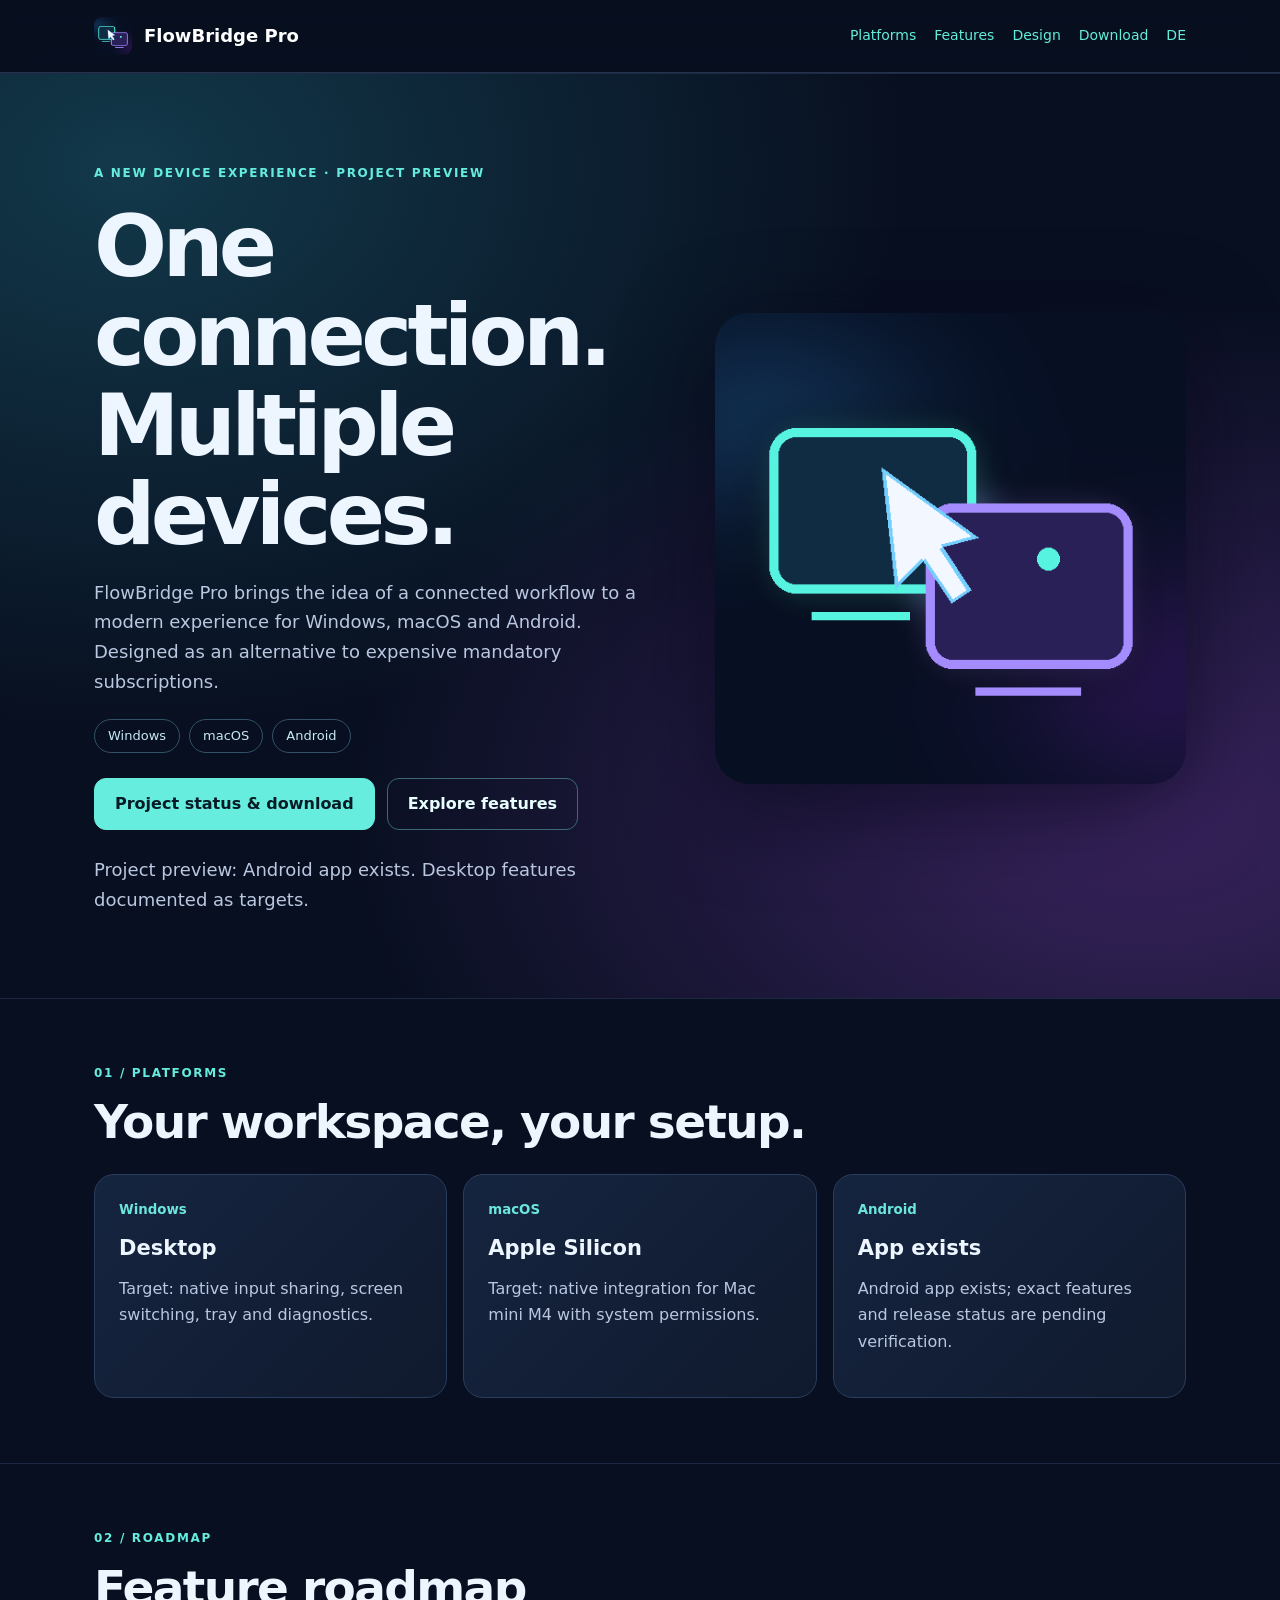
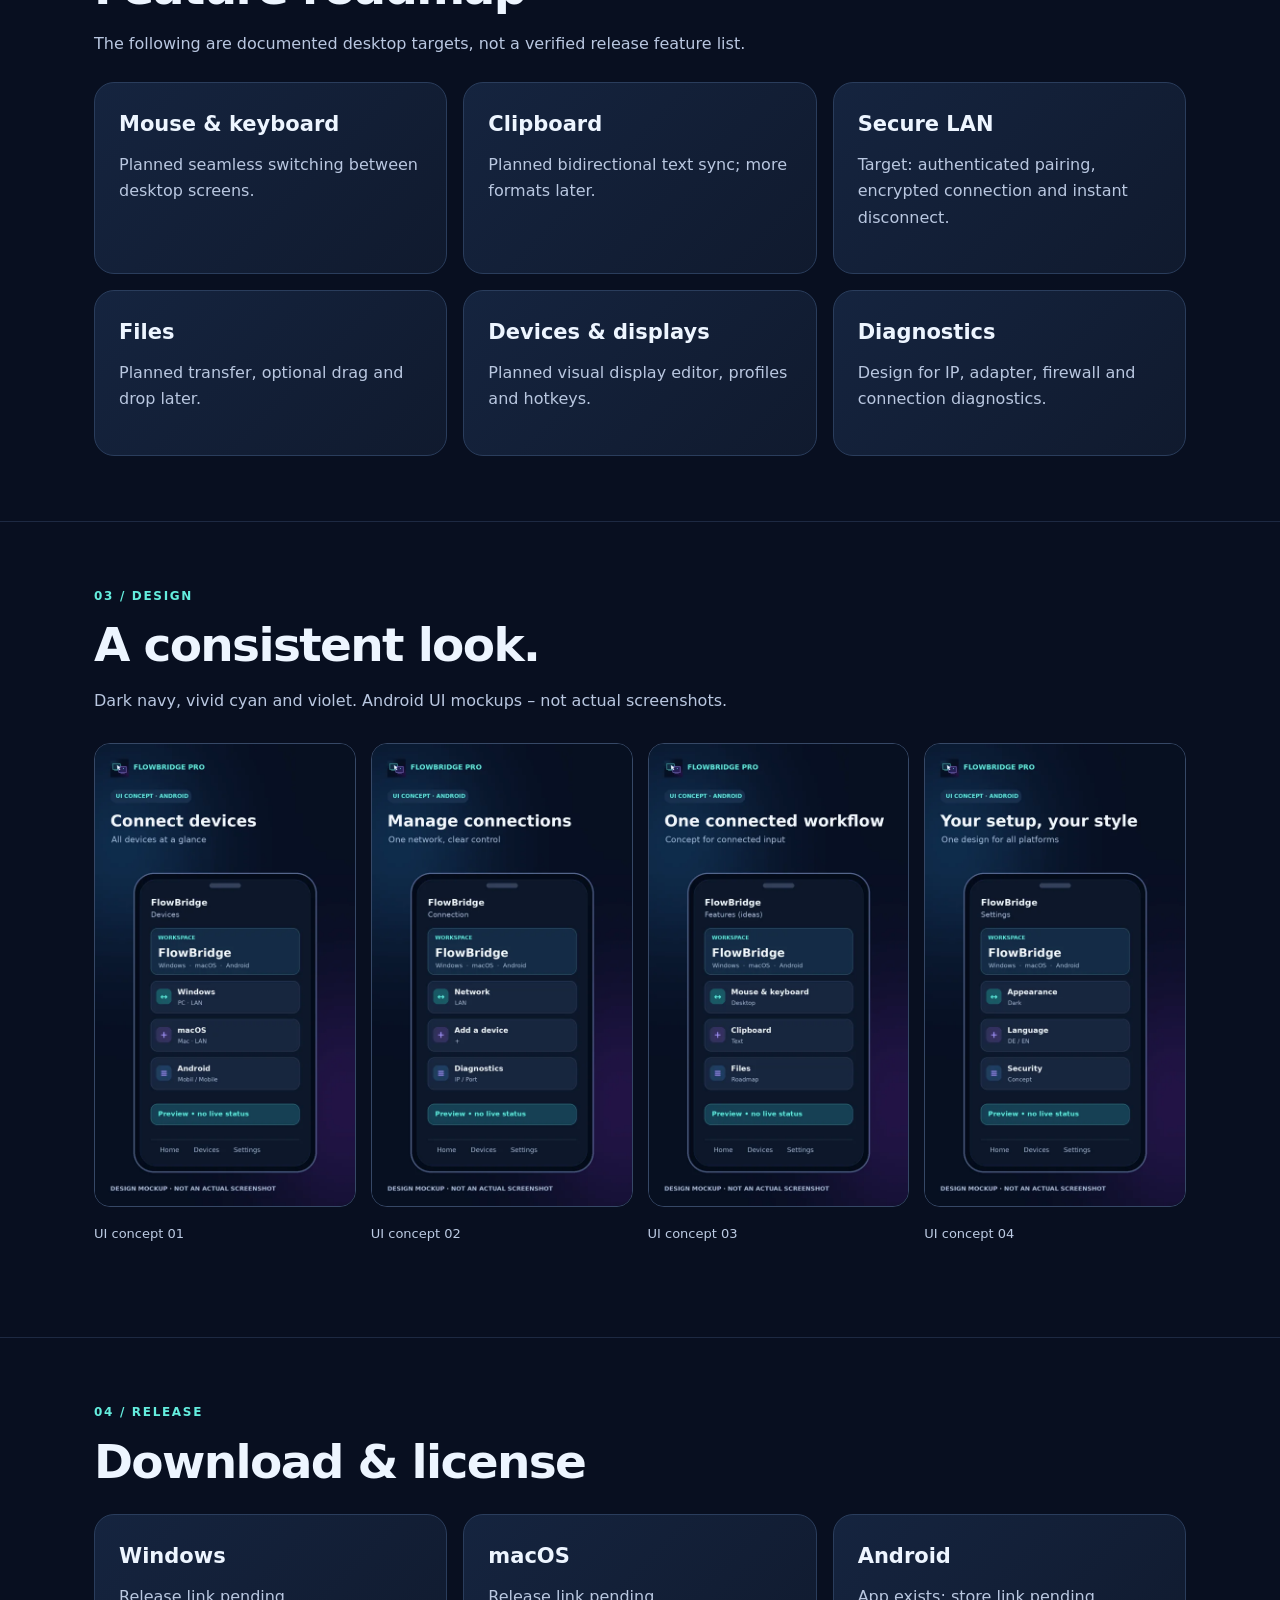
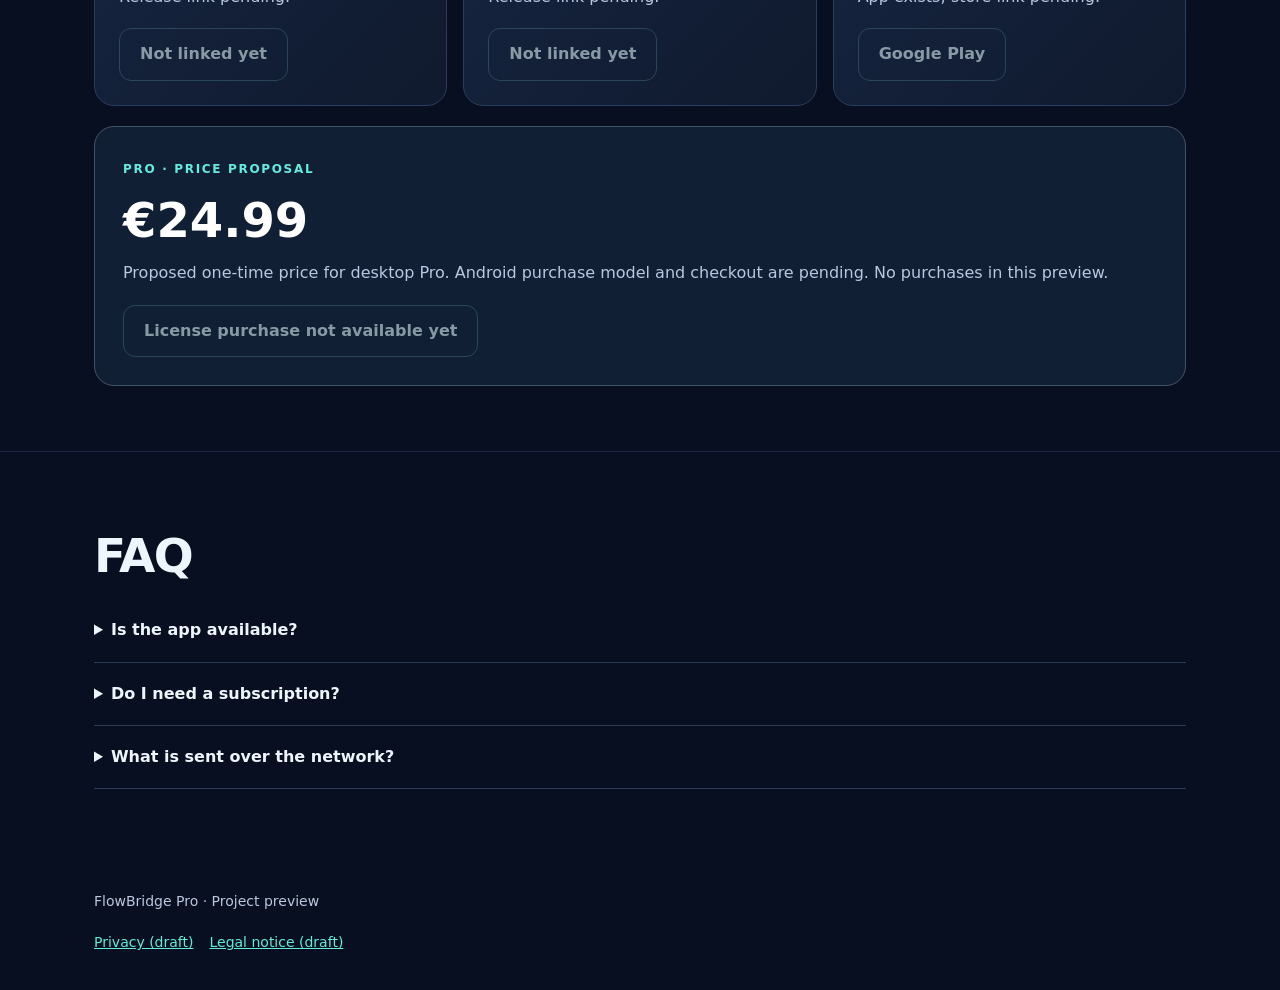
==== en.html @ c97612ea "Add files via upload" ====
<!doctype html><html lang="en"><head><meta charset="utf-8"><meta name="viewport" content="width=device-width,initial-scale=1"><meta name="description" content="FlowBridge Pro – a connected-device project."><title>FlowBridge Pro</title><link rel="icon" href="assets/icon.png"><link rel="stylesheet" href="style.css"></head><body><header><div class="wrap"><nav><a href="en.html" class="brand"><img src="assets/icon.png" alt="">FlowBridge Pro</a><div class="navlinks"><a href="#platforms">Platforms</a><a href="#features">Features</a><a href="#design">Design</a><a href="#release">Download</a><a href="index.html" lang="de">DE</a></div></nav></div></header><main><section class="hero"><div class="wrap heroGrid"><div><div class="eyebrow">A new device experience · project preview</div><h1>One connection. Multiple devices.</h1><p>FlowBridge Pro brings the idea of a connected workflow to a modern experience for Windows, macOS and Android. Designed as an alternative to expensive mandatory subscriptions.</p><div class="chips"><span class="chip">Windows</span><span class="chip">macOS</span><span class="chip">Android</span></div><div class="actions"><a class="btn primary" href="#release">Project status & download</a><a class="btn" href="#features">Explore features</a></div><p class="sub">Project preview: Android app exists. Desktop features documented as targets.</p></div><img src="assets/icon.png" alt="FlowBridge Pro"></div></section><section id="platforms"><div class="wrap"><div class="eyebrow">01 / Platforms</div><h2>Your workspace, your setup.</h2><div class="cards"><article class="card"><small>Windows</small><h3>Desktop</h3><p>Target: native input sharing, screen switching, tray and diagnostics.</p></article><article class="card"><small>macOS</small><h3>Apple Silicon</h3><p>Target: native integration for Mac mini M4 with system permissions.</p></article><article class="card"><small>Android</small><h3>App exists</h3><p>Android app exists; exact features and release status are pending verification.</p></article></div></div></section><section id="features"><div class="wrap"><div class="eyebrow">02 / Roadmap</div><h2>Feature roadmap</h2><p>The following are documented desktop targets, not a verified release feature list.</p><div class="cards"><article class="card"><h3>Mouse &amp; keyboard</h3><p>Planned seamless switching between desktop screens.</p></article><article class="card"><h3>Clipboard</h3><p>Planned bidirectional text sync; more formats later.</p></article><article class="card"><h3>Secure LAN</h3><p>Target: authenticated pairing, encrypted connection and instant disconnect.</p></article><article class="card"><h3>Files</h3><p>Planned transfer, optional drag and drop later.</p></article><article class="card"><h3>Devices &amp; displays</h3><p>Planned visual display editor, profiles and hotkeys.</p></article><article class="card"><h3>Diagnostics</h3><p>Design for IP, adapter, firewall and connection diagnostics.</p></article></div></div></section><section id="design"><div class="wrap"><div class="eyebrow">03 / Design</div><h2>A consistent look.</h2><p>Dark navy, vivid cyan and violet. Android UI mockups – not actual screenshots.</p><div class="gallery"><figure><a href="assets/screen-en-1.webp"><img src="assets/screen-en-1.webp" alt="Android UI concept 1" loading="lazy"></a><figcaption>UI concept 01</figcaption></figure><figure><a href="assets/screen-en-2.webp"><img src="assets/screen-en-2.webp" alt="Android UI concept 2" loading="lazy"></a><figcaption>UI concept 02</figcaption></figure><figure><a href="assets/screen-en-3.webp"><img src="assets/screen-en-3.webp" alt="Android UI concept 3" loading="lazy"></a><figcaption>UI concept 03</figcaption></figure><figure><a href="assets/screen-en-4.webp"><img src="assets/screen-en-4.webp" alt="Android UI concept 4" loading="lazy"></a><figcaption>UI concept 04</figcaption></figure></div></div></section><section id="release"><div class="wrap"><div class="eyebrow">04 / Release</div><h2>Download & license</h2><div class="cards"><article class="card"><h3>Windows</h3><p>Release link pending.</p><span class="btn" aria-disabled="true">Not linked yet</span></article><article class="card"><h3>macOS</h3><p>Release link pending.</p><span class="btn" aria-disabled="true">Not linked yet</span></article><article class="card"><h3>Android</h3><p>App exists; store link pending.</p><span class="btn" aria-disabled="true">Google Play</span></article></div><div class="call" style="margin-top:20px"><small class="eyebrow">PRO · PRICE PROPOSAL</small><div class="price">€24.99</div><p>Proposed one-time price for desktop Pro. Android purchase model and checkout are pending. No purchases in this preview.</p><span class="btn" aria-disabled="true">License purchase not available yet</span></div></div></section><section><div class="wrap"><h2>FAQ</h2><details><summary>Is the app available?</summary><p>An Android app exists. Download and release links are not yet confirmed.</p></details><details><summary>Do I need a subscription?</summary><p>A one-time Pro purchase is planned. Price and license scope are not final.</p></details><details><summary>What is sent over the network?</summary><p>The desktop concept targets local input and clipboard sharing between authorized devices. Android features are yet to be verified.</p></details></div></section></main><footer><div class="wrap"><p>FlowBridge Pro · Project preview</p><a href="privacy-en.html">Privacy (draft)</a><a href="legal-en.html">Legal notice (draft)</a></div></footer></body></html>
---- style.css ----
*{box-sizing:border-box}html{scroll-behavior:smooth}body{margin:0;font:16px/1.65 system-ui,sans-serif;color:#edf5ff;background:#080f20}a{color:#62eddb}a:focus-visible,button:focus-visible{outline:3px solid #a48cff;outline-offset:3px}.wrap{max-width:1140px;margin:auto;padding:0 24px}header{position:sticky;top:0;z-index:5;background:#080f20ee;border-bottom:1px solid #24324d;backdrop-filter:blur(14px)}nav{min-height:72px;display:flex;align-items:center;justify-content:space-between;gap:16px;flex-wrap:wrap;padding:12px 0}.brand{font-weight:800;font-size:18px;display:flex;gap:12px;align-items:center;color:white;text-decoration:none}.brand img{width:38px;height:38px;border-radius:8px}.navlinks{display:flex;gap:18px;align-items:center;flex-wrap:wrap}.navlinks a{text-decoration:none;font-size:14px}.hero{background:radial-gradient(ellipse at 10% 10%,#12394a 0,transparent 48%),radial-gradient(ellipse at 90% 80%,#39235e 0,transparent 50%);padding:90px 0 65px}.heroGrid{display:grid;grid-template-columns:1.1fr .9fr;gap:45px;align-items:center}.eyebrow{color:#64edde;letter-spacing:.14em;font-size:12px;font-weight:800;text-transform:uppercase}h1{font-size:clamp(44px,7vw,86px);line-height:1.04;letter-spacing:-.055em;margin:18px 0}h2{font-size:clamp(30px,4vw,47px);line-height:1.15;letter-spacing:-.035em;margin:12px 0 16px}h3{margin:0 0 10px;font-size:21px}p{color:#b9c7e0;margin:0 0 18px}.hero p{font-size:18px;max-width:600px}.hero img{width:100%;border-radius:34px;box-shadow:0 22px 90px #070719aa}.chips{display:flex;gap:9px;flex-wrap:wrap;margin:23px 0}.chip{border:1px solid #34516a;padding:5px 13px;border-radius:99px;color:#c8e9f7;font-size:13px}.actions{display:flex;gap:12px;flex-wrap:wrap;margin:25px 0}.btn{display:inline-block;border:1px solid #3d6878;padding:12px 20px;text-decoration:none;border-radius:12px;color:#e8ffff;font-weight:700}.primary{background:#66eddd;color:#061b25;border-color:#66eddd}.btn[aria-disabled=true]{opacity:.55;cursor:not-allowed}section{padding:65px 0;border-top:1px solid #1d2942}.cards{display:grid;grid-template-columns:repeat(3,1fr);gap:16px;margin-top:25px}.card{background:linear-gradient(135deg,#15243f,#101a2e);border:1px solid #2a3d5c;border-radius:20px;padding:24px}.card small{display:block;color:#6be6dd;font-weight:700;margin-bottom:10px}.gallery{display:grid;grid-template-columns:repeat(4,1fr);gap:15px;margin:28px 0}.gallery img{width:100%;border-radius:16px;border:1px solid #364866}figure{margin:0}figcaption{font-size:13px;color:#bccbe3;margin-top:8px}.call{padding:28px;border:1px solid #41546e;border-radius:20px;background:#101f34}.price{font-weight:800;color:white;font-size:48px;line-height:1.15;margin:12px 0}details{border-bottom:1px solid #2d3b54;padding:18px 0}summary{cursor:pointer;font-weight:700}details p{margin:10px 0 0}footer{padding:36px 0;color:#a9bbd8;font-size:14px}footer a{margin-right:16px}main.legal{max-width:820px;margin:auto;padding:70px 24px}.warn{color:#e9ce9b}.sub{font-size:13px}@media(max-width:760px){.hero{padding:48px 0}.heroGrid{grid-template-columns:1fr}.cards{grid-template-columns:1fr}.gallery{grid-template-columns:repeat(2,1fr)}.hero img{max-width:440px}.navlinks{gap:12px}section{padding:45px 0}}@media(prefers-reduced-motion:reduce){html{scroll-behavior:auto}}
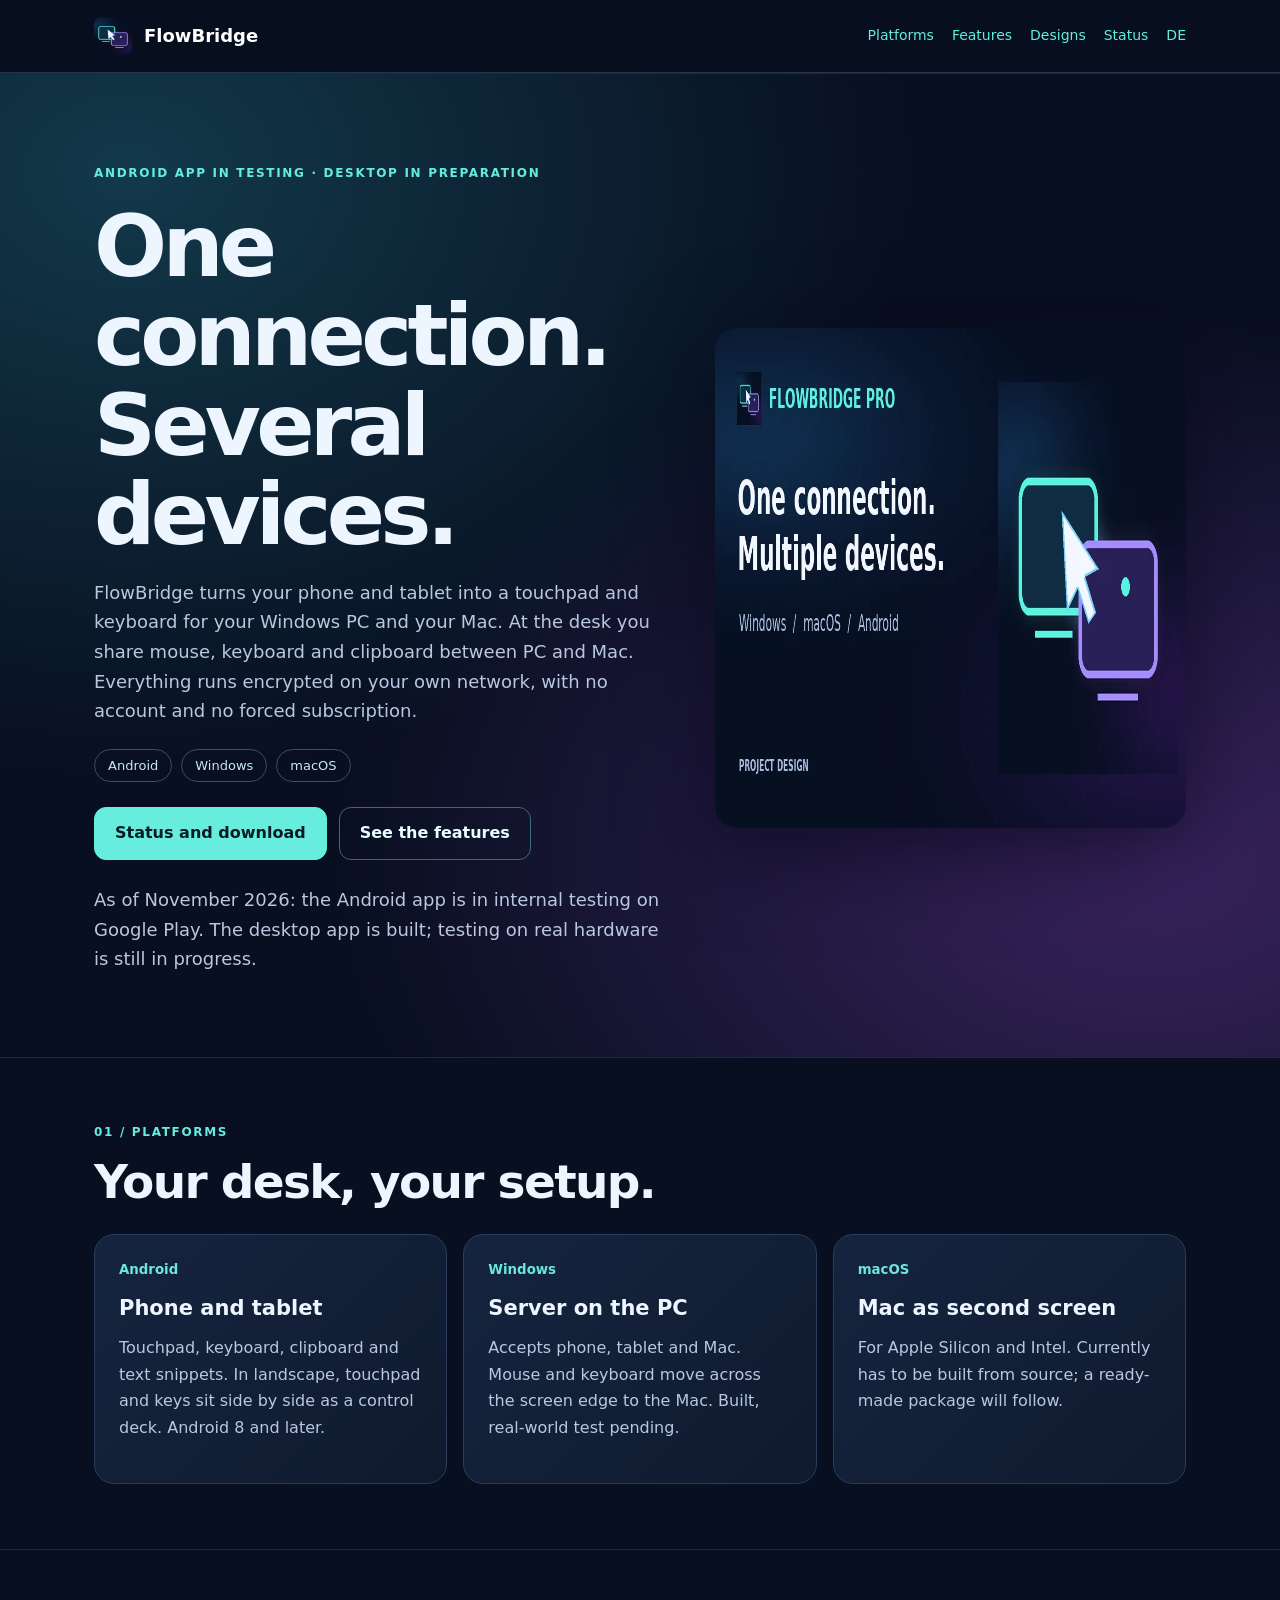
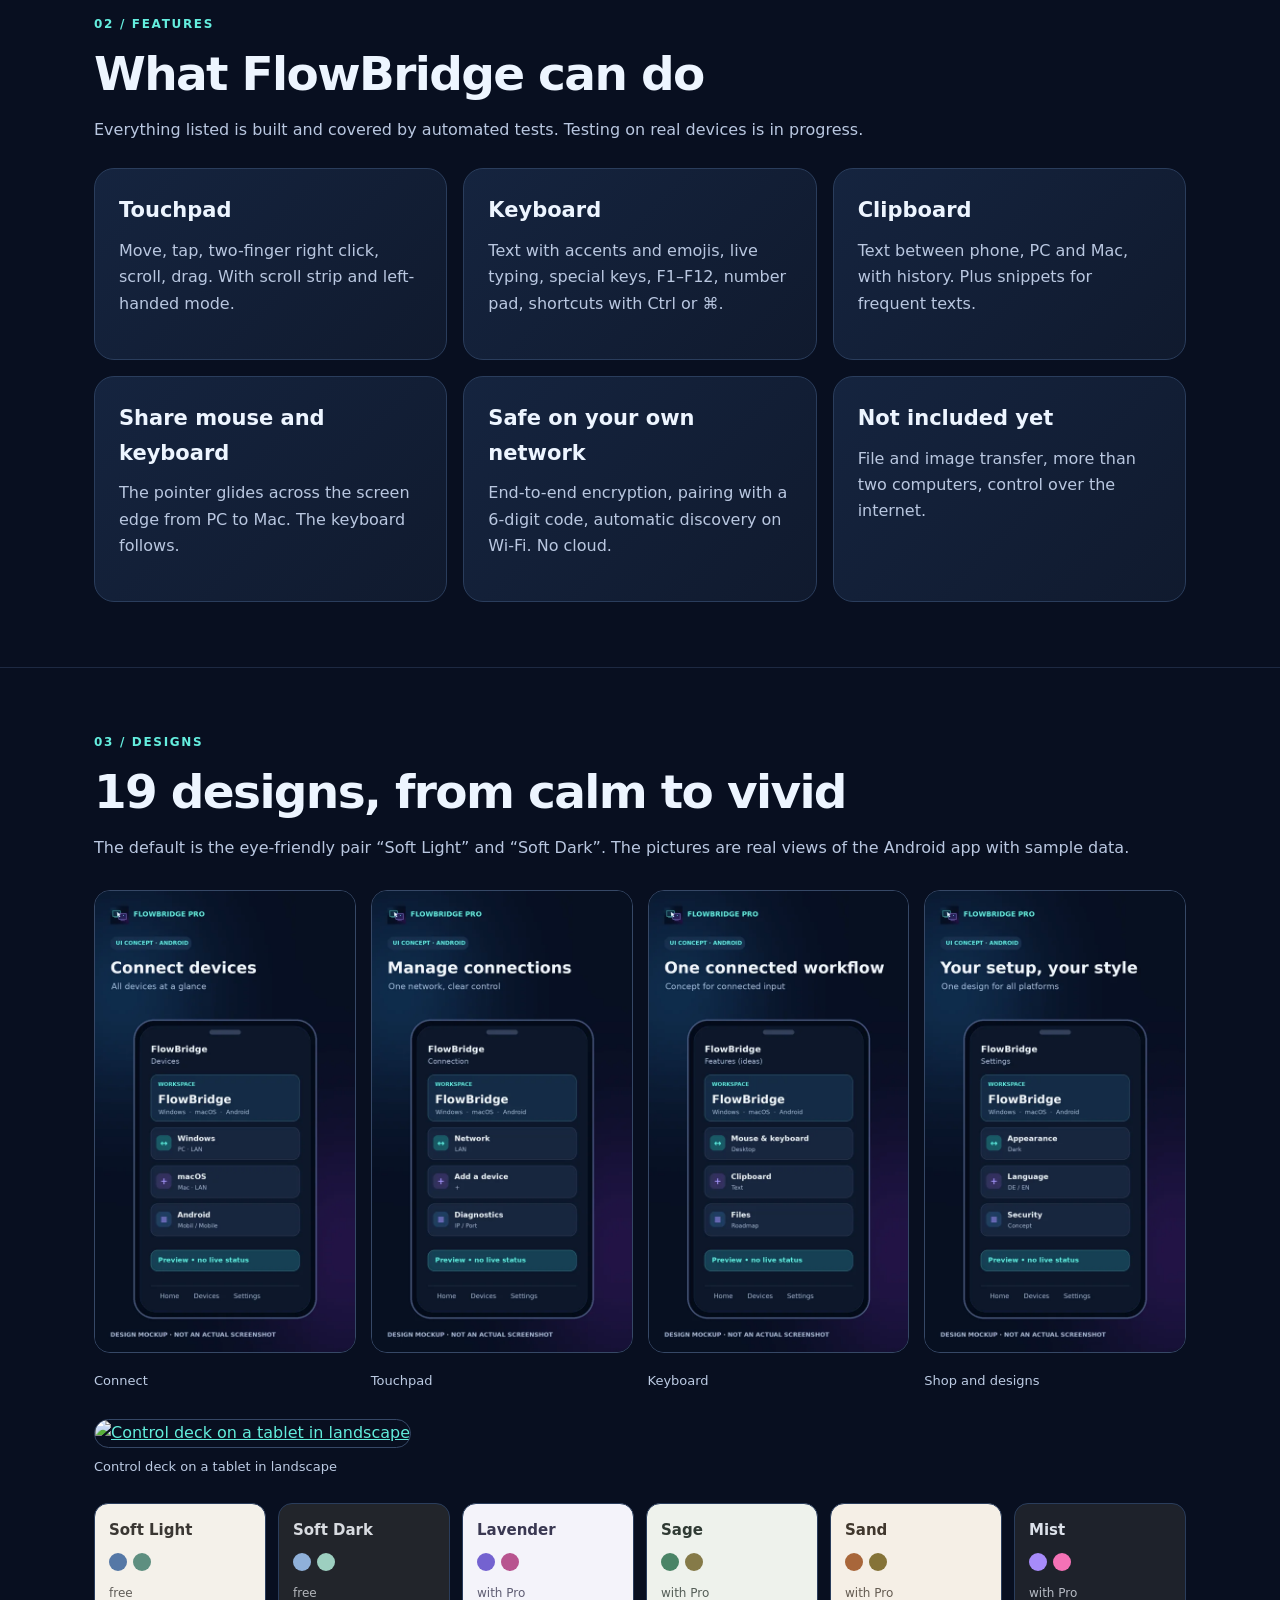
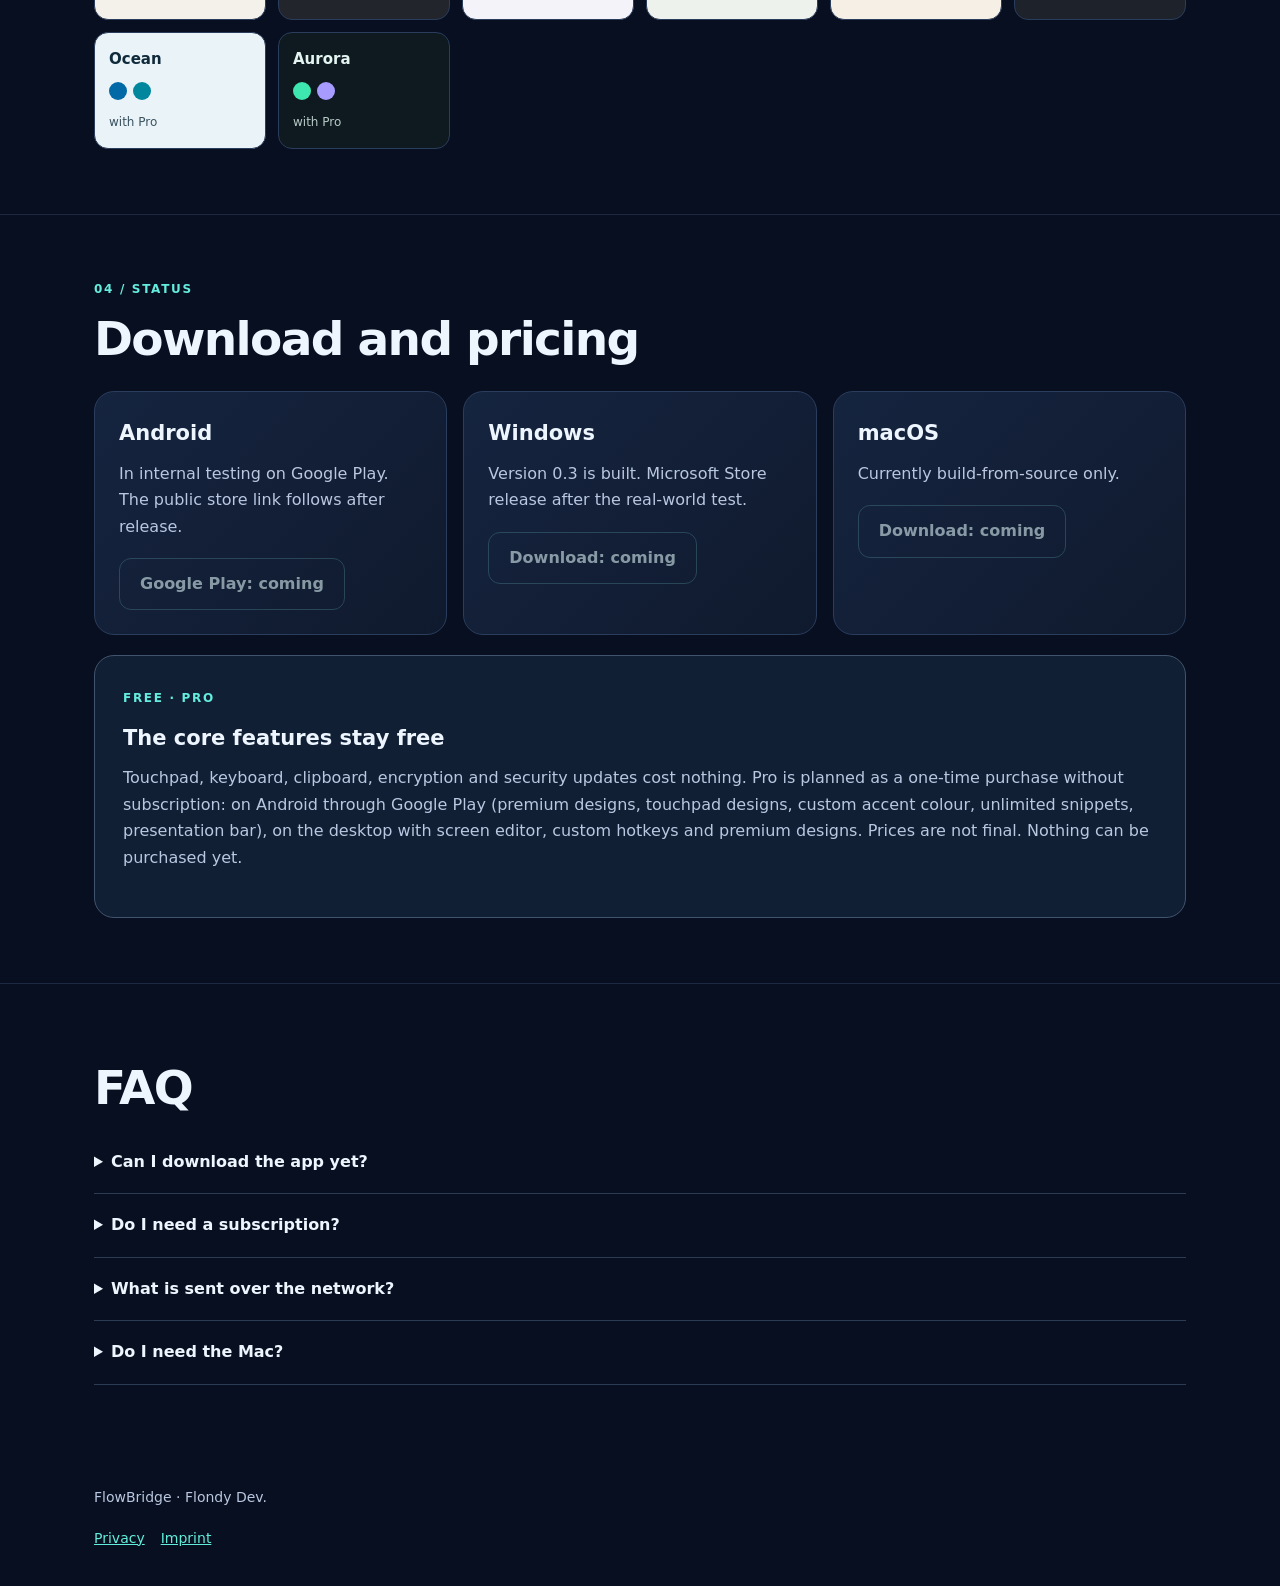
==== commit 3dc3233c: "Seite aktualisiert: Funktionen, echte Screenshots, Datenschutzerklärung, Impressum" ====
--- a/en.html
+++ b/en.html
@@ -1 +1 @@
-<!doctype html><html lang="en"><head><meta charset="utf-8"><meta name="viewport" content="width=device-width,initial-scale=1"><meta name="description" content="FlowBridge Pro – a connected-device project."><title>FlowBridge Pro</title><link rel="icon" href="assets/icon.png"><link rel="stylesheet" href="style.css"></head><body><header><div class="wrap"><nav><a href="en.html" class="brand"><img src="assets/icon.png" alt="">FlowBridge Pro</a><div class="navlinks"><a href="#platforms">Platforms</a><a href="#features">Features</a><a href="#design">Design</a><a href="#release">Download</a><a href="index.html" lang="de">DE</a></div></nav></div></header><main><section class="hero"><div class="wrap heroGrid"><div><div class="eyebrow">A new device experience · project preview</div><h1>One connection. Multiple devices.</h1><p>FlowBridge Pro brings the idea of a connected workflow to a modern experience for Windows, macOS and Android. Designed as an alternative to expensive mandatory subscriptions.</p><div class="chips"><span class="chip">Windows</span><span class="chip">macOS</span><span class="chip">Android</span></div><div class="actions"><a class="btn primary" href="#release">Project status & download</a><a class="btn" href="#features">Explore features</a></div><p class="sub">Project preview: Android app exists. Desktop features documented as targets.</p></div><img src="assets/icon.png" alt="FlowBridge Pro"></div></section><section id="platforms"><div class="wrap"><div class="eyebrow">01 / Platforms</div><h2>Your workspace, your setup.</h2><div class="cards"><article class="card"><small>Windows</small><h3>Desktop</h3><p>Target: native input sharing, screen switching, tray and diagnostics.</p></article><article class="card"><small>macOS</small><h3>Apple Silicon</h3><p>Target: native integration for Mac mini M4 with system permissions.</p></article><article class="card"><small>Android</small><h3>App exists</h3><p>Android app exists; exact features and release status are pending verification.</p></article></div></div></section><section id="features"><div class="wrap"><div class="eyebrow">02 / Roadmap</div><h2>Feature roadmap</h2><p>The following are documented desktop targets, not a verified release feature list.</p><div class="cards"><article class="card"><h3>Mouse &amp; keyboard</h3><p>Planned seamless switching between desktop screens.</p></article><article class="card"><h3>Clipboard</h3><p>Planned bidirectional text sync; more formats later.</p></article><article class="card"><h3>Secure LAN</h3><p>Target: authenticated pairing, encrypted connection and instant disconnect.</p></article><article class="card"><h3>Files</h3><p>Planned transfer, optional drag and drop later.</p></article><article class="card"><h3>Devices &amp; displays</h3><p>Planned visual display editor, profiles and hotkeys.</p></article><article class="card"><h3>Diagnostics</h3><p>Design for IP, adapter, firewall and connection diagnostics.</p></article></div></div></section><section id="design"><div class="wrap"><div class="eyebrow">03 / Design</div><h2>A consistent look.</h2><p>Dark navy, vivid cyan and violet. Android UI mockups – not actual screenshots.</p><div class="gallery"><figure><a href="assets/screen-en-1.webp"><img src="assets/screen-en-1.webp" alt="Android UI concept 1" loading="lazy"></a><figcaption>UI concept 01</figcaption></figure><figure><a href="assets/screen-en-2.webp"><img src="assets/screen-en-2.webp" alt="Android UI concept 2" loading="lazy"></a><figcaption>UI concept 02</figcaption></figure><figure><a href="assets/screen-en-3.webp"><img src="assets/screen-en-3.webp" alt="Android UI concept 3" loading="lazy"></a><figcaption>UI concept 03</figcaption></figure><figure><a href="assets/screen-en-4.webp"><img src="assets/screen-en-4.webp" alt="Android UI concept 4" loading="lazy"></a><figcaption>UI concept 04</figcaption></figure></div></div></section><section id="release"><div class="wrap"><div class="eyebrow">04 / Release</div><h2>Download & license</h2><div class="cards"><article class="card"><h3>Windows</h3><p>Release link pending.</p><span class="btn" aria-disabled="true">Not linked yet</span></article><article class="card"><h3>macOS</h3><p>Release link pending.</p><span class="btn" aria-disabled="true">Not linked yet</span></article><article class="card"><h3>Android</h3><p>App exists; store link pending.</p><span class="btn" aria-disabled="true">Google Play</span></article></div><div class="call" style="margin-top:20px"><small class="eyebrow">PRO · PRICE PROPOSAL</small><div class="price">€24.99</div><p>Proposed one-time price for desktop Pro. Android purchase model and checkout are pending. No purchases in this preview.</p><span class="btn" aria-disabled="true">License purchase not available yet</span></div></div></section><section><div class="wrap"><h2>FAQ</h2><details><summary>Is the app available?</summary><p>An Android app exists. Download and release links are not yet confirmed.</p></details><details><summary>Do I need a subscription?</summary><p>A one-time Pro purchase is planned. Price and license scope are not final.</p></details><details><summary>What is sent over the network?</summary><p>The desktop concept targets local input and clipboard sharing between authorized devices. Android features are yet to be verified.</p></details></div></section></main><footer><div class="wrap"><p>FlowBridge Pro · Project preview</p><a href="privacy-en.html">Privacy (draft)</a><a href="legal-en.html">Legal notice (draft)</a></div></footer></body></html>+<!doctype html><html lang="en"><head><meta charset="utf-8"><meta name="viewport" content="width=device-width,initial-scale=1"><meta name="description" content="FlowBridge: phone and tablet as touchpad and keyboard for Windows PC and Mac. Encrypted on your own network, no account."><title>FlowBridge</title><link rel="icon" href="assets/icon.png"><link rel="stylesheet" href="style.css"></head><body><header><div class="wrap"><nav><a href="en.html" class="brand"><img src="assets/icon.png" alt="" width="38" height="38">FlowBridge</a><div class="navlinks"><a href="#platforms">Platforms</a><a href="#features">Features</a><a href="#design">Designs</a><a href="#release">Status</a><a href="index.html">DE</a></div></nav></div></header><main><section class="hero"><div class="wrap heroGrid"><div><div class="eyebrow">Android app in testing · desktop in preparation</div><h1>One connection. Several devices.</h1><p>FlowBridge turns your phone and tablet into a touchpad and keyboard for your Windows PC and your Mac. At the desk you share mouse, keyboard and clipboard between PC and Mac. Everything runs encrypted on your own network, with no account and no forced subscription.</p><div class="chips"><span class="chip">Android</span><span class="chip">Windows</span><span class="chip">macOS</span></div><div class="actions"><a class="btn primary" href="#release">Status and download</a><a class="btn" href="#features">See the features</a></div><p class="sub">As of November 2026: the Android app is in internal testing on Google Play. The desktop app is built; testing on real hardware is still in progress.</p></div><img src="assets/feature-en.webp" alt="FlowBridge" width="1024" height="500"></div></section><section id="platforms"><div class="wrap"><div class="eyebrow">01 / Platforms</div><h2>Your desk, your setup.</h2><div class="cards"><article class="card"><small>Android</small><h3>Phone and tablet</h3><p>Touchpad, keyboard, clipboard and text snippets. In landscape, touchpad and keys sit side by side as a control deck. Android 8 and later.</p></article><article class="card"><small>Windows</small><h3>Server on the PC</h3><p>Accepts phone, tablet and Mac. Mouse and keyboard move across the screen edge to the Mac. Built, real-world test pending.</p></article><article class="card"><small>macOS</small><h3>Mac as second screen</h3><p>For Apple Silicon and Intel. Currently has to be built from source; a ready-made package will follow.</p></article></div></div></section><section id="features"><div class="wrap"><div class="eyebrow">02 / Features</div><h2>What FlowBridge can do</h2><p>Everything listed is built and covered by automated tests. Testing on real devices is in progress.</p><div class="cards"><article class="card"><h3>Touchpad</h3><p>Move, tap, two-finger right click, scroll, drag. With scroll strip and left-handed mode.</p></article><article class="card"><h3>Keyboard</h3><p>Text with accents and emojis, live typing, special keys, F1–F12, number pad, shortcuts with Ctrl or ⌘.</p></article><article class="card"><h3>Clipboard</h3><p>Text between phone, PC and Mac, with history. Plus snippets for frequent texts.</p></article><article class="card"><h3>Share mouse and keyboard</h3><p>The pointer glides across the screen edge from PC to Mac. The keyboard follows.</p></article><article class="card"><h3>Safe on your own network</h3><p>End-to-end encryption, pairing with a 6-digit code, automatic discovery on Wi-Fi. No cloud.</p></article><article class="card"><h3>Not included yet</h3><p>File and image transfer, more than two computers, control over the internet.</p></article></div></div></section><section id="design"><div class="wrap"><div class="eyebrow">03 / Designs</div><h2>19 designs, from calm to vivid</h2><p>The default is the eye-friendly pair “Soft Light” and “Soft Dark”. The pictures are real views of the Android app with sample data.</p><div class="gallery"><figure><a href="assets/screen-en-1.webp"><img src="assets/screen-en-1.webp" alt="Connect" width="540" height="960" loading="lazy"></a><figcaption>Connect</figcaption></figure><figure><a href="assets/screen-en-2.webp"><img src="assets/screen-en-2.webp" alt="Touchpad" width="540" height="960" loading="lazy"></a><figcaption>Touchpad</figcaption></figure><figure><a href="assets/screen-en-3.webp"><img src="assets/screen-en-3.webp" alt="Keyboard" width="540" height="960" loading="lazy"></a><figcaption>Keyboard</figcaption></figure><figure><a href="assets/screen-en-4.webp"><img src="assets/screen-en-4.webp" alt="Shop and designs" width="540" height="960" loading="lazy"></a><figcaption>Shop and designs</figcaption></figure></div><figure class="wide"><a href="assets/tablet-en.webp"><img src="assets/tablet-en.webp" alt="Control deck on a tablet in landscape" width="1280" height="800" loading="lazy"></a><figcaption>Control deck on a tablet in landscape</figcaption></figure><div class="skins"><div class="skin" style="background:#F4F1EA;color:#3A3733"><b>Soft Light</b><span class="dots"><i style="background:#5578A6"></i><i style="background:#5E8F80"></i></span><small>free</small></div><div class="skin" style="background:#22252B;color:#D8DBE0"><b>Soft Dark</b><span class="dots"><i style="background:#8FB0D9"></i><i style="background:#9DCFC0"></i></span><small>free</small></div><div class="skin" style="background:#F4F3FA;color:#3A3852"><b>Lavender</b><span class="dots"><i style="background:#7462D0"></i><i style="background:#B8548F"></i></span><small>with Pro</small></div><div class="skin" style="background:#EEF2EC;color:#2F3A33"><b>Sage</b><span class="dots"><i style="background:#4A8466"></i><i style="background:#857A48"></i></span><small>with Pro</small></div><div class="skin" style="background:#F5EFE6;color:#40372D"><b>Sand</b><span class="dots"><i style="background:#A8663A"></i><i style="background:#857338"></i></span><small>with Pro</small></div><div class="skin" style="background:#1E222B;color:#DCE1EA"><b>Mist</b><span class="dots"><i style="background:#A78BFA"></i><i style="background:#F472B6"></i></span><small>with Pro</small></div><div class="skin" style="background:#EAF4F8;color:#0F2A3A"><b>Ocean</b><span class="dots"><i style="background:#0069A6"></i><i style="background:#00879E"></i></span><small>with Pro</small></div><div class="skin" style="background:#0E1A1F;color:#E3F4F1"><b>Aurora</b><span class="dots"><i style="background:#3EE6B0"></i><i style="background:#A79BFF"></i></span><small>with Pro</small></div></div></div></section><section id="release"><div class="wrap"><div class="eyebrow">04 / Status</div><h2>Download and pricing</h2><div class="cards"><article class="card"><h3>Android</h3><p>In internal testing on Google Play. The public store link follows after release.</p><span class="btn" aria-disabled="true">Google Play: coming</span></article><article class="card"><h3>Windows</h3><p>Version 0.3 is built. Microsoft Store release after the real-world test.</p><span class="btn" aria-disabled="true">Download: coming</span></article><article class="card"><h3>macOS</h3><p>Currently build-from-source only.</p><span class="btn" aria-disabled="true">Download: coming</span></article></div><div class="call" style="margin-top:20px"><small class="eyebrow">FREE · PRO</small><h3 style="margin-top:10px">The core features stay free</h3><p>Touchpad, keyboard, clipboard, encryption and security updates cost nothing. Pro is planned as a one-time purchase without subscription: on Android through Google Play (premium designs, touchpad designs, custom accent colour, unlimited snippets, presentation bar), on the desktop with screen editor, custom hotkeys and premium designs. Prices are not final. Nothing can be purchased yet.</p></div></div></section><section><div class="wrap"><h2>FAQ</h2><details><summary>Can I download the app yet?</summary><p>Not publicly. The Android app is in internal testing and the desktop app is still being checked on real hardware.</p></details><details><summary>Do I need a subscription?</summary><p>No. The core features are free and Pro is planned as a one-time purchase.</p></details><details><summary>What is sent over the network?</summary><p>Input and clipboard text travel encrypted, directly between your paired devices on the local network. There is no server in between, no account, no ads and no tracking.</p></details><details><summary>Do I need the Mac?</summary><p>No. A phone or tablet can also control just the Windows PC.</p></details></div></section></main><footer><div class="wrap"><p>FlowBridge · Flondy Dev.</p><a href="privacy-en.html">Privacy</a><a href="legal-en.html">Imprint</a></div></footer></body></html>
--- a/style.css
+++ b/style.css
@@ -1 +1,8 @@
-*{box-sizing:border-box}html{scroll-behavior:smooth}body{margin:0;font:16px/1.65 system-ui,sans-serif;color:#edf5ff;background:#080f20}a{color:#62eddb}a:focus-visible,button:focus-visible{outline:3px solid #a48cff;outline-offset:3px}.wrap{max-width:1140px;margin:auto;padding:0 24px}header{position:sticky;top:0;z-index:5;background:#080f20ee;border-bottom:1px solid #24324d;backdrop-filter:blur(14px)}nav{min-height:72px;display:flex;align-items:center;justify-content:space-between;gap:16px;flex-wrap:wrap;padding:12px 0}.brand{font-weight:800;font-size:18px;display:flex;gap:12px;align-items:center;color:white;text-decoration:none}.brand img{width:38px;height:38px;border-radius:8px}.navlinks{display:flex;gap:18px;align-items:center;flex-wrap:wrap}.navlinks a{text-decoration:none;font-size:14px}.hero{background:radial-gradient(ellipse at 10% 10%,#12394a 0,transparent 48%),radial-gradient(ellipse at 90% 80%,#39235e 0,transparent 50%);padding:90px 0 65px}.heroGrid{display:grid;grid-template-columns:1.1fr .9fr;gap:45px;align-items:center}.eyebrow{color:#64edde;letter-spacing:.14em;font-size:12px;font-weight:800;text-transform:uppercase}h1{font-size:clamp(44px,7vw,86px);line-height:1.04;letter-spacing:-.055em;margin:18px 0}h2{font-size:clamp(30px,4vw,47px);line-height:1.15;letter-spacing:-.035em;margin:12px 0 16px}h3{margin:0 0 10px;font-size:21px}p{color:#b9c7e0;margin:0 0 18px}.hero p{font-size:18px;max-width:600px}.hero img{width:100%;border-radius:34px;box-shadow:0 22px 90px #070719aa}.chips{display:flex;gap:9px;flex-wrap:wrap;margin:23px 0}.chip{border:1px solid #34516a;padding:5px 13px;border-radius:99px;color:#c8e9f7;font-size:13px}.actions{display:flex;gap:12px;flex-wrap:wrap;margin:25px 0}.btn{display:inline-block;border:1px solid #3d6878;padding:12px 20px;text-decoration:none;border-radius:12px;color:#e8ffff;font-weight:700}.primary{background:#66eddd;color:#061b25;border-color:#66eddd}.btn[aria-disabled=true]{opacity:.55;cursor:not-allowed}section{padding:65px 0;border-top:1px solid #1d2942}.cards{display:grid;grid-template-columns:repeat(3,1fr);gap:16px;margin-top:25px}.card{background:linear-gradient(135deg,#15243f,#101a2e);border:1px solid #2a3d5c;border-radius:20px;padding:24px}.card small{display:block;color:#6be6dd;font-weight:700;margin-bottom:10px}.gallery{display:grid;grid-template-columns:repeat(4,1fr);gap:15px;margin:28px 0}.gallery img{width:100%;border-radius:16px;border:1px solid #364866}figure{margin:0}figcaption{font-size:13px;color:#bccbe3;margin-top:8px}.call{padding:28px;border:1px solid #41546e;border-radius:20px;background:#101f34}.price{font-weight:800;color:white;font-size:48px;line-height:1.15;margin:12px 0}details{border-bottom:1px solid #2d3b54;padding:18px 0}summary{cursor:pointer;font-weight:700}details p{margin:10px 0 0}footer{padding:36px 0;color:#a9bbd8;font-size:14px}footer a{margin-right:16px}main.legal{max-width:820px;margin:auto;padding:70px 24px}.warn{color:#e9ce9b}.sub{font-size:13px}@media(max-width:760px){.hero{padding:48px 0}.heroGrid{grid-template-columns:1fr}.cards{grid-template-columns:1fr}.gallery{grid-template-columns:repeat(2,1fr)}.hero img{max-width:440px}.navlinks{gap:12px}section{padding:45px 0}}@media(prefers-reduced-motion:reduce){html{scroll-behavior:auto}}+*{box-sizing:border-box}html{scroll-behavior:smooth}body{margin:0;font:16px/1.65 system-ui,sans-serif;color:#edf5ff;background:#080f20}a{color:#62eddb}a:focus-visible,button:focus-visible{outline:3px solid #a48cff;outline-offset:3px}.wrap{max-width:1140px;margin:auto;padding:0 24px}header{position:sticky;top:0;z-index:5;background:#080f20ee;border-bottom:1px solid #24324d;backdrop-filter:blur(14px)}nav{min-height:72px;display:flex;align-items:center;justify-content:space-between;gap:16px;flex-wrap:wrap;padding:12px 0}.brand{font-weight:800;font-size:18px;display:flex;gap:12px;align-items:center;color:white;text-decoration:none}.brand img{width:38px;height:38px;border-radius:8px}.navlinks{display:flex;gap:18px;align-items:center;flex-wrap:wrap}.navlinks a{text-decoration:none;font-size:14px}.hero{background:radial-gradient(ellipse at 10% 10%,#12394a 0,transparent 48%),radial-gradient(ellipse at 90% 80%,#39235e 0,transparent 50%);padding:90px 0 65px}.heroGrid{display:grid;grid-template-columns:1.1fr .9fr;gap:45px;align-items:center}.eyebrow{color:#64edde;letter-spacing:.14em;font-size:12px;font-weight:800;text-transform:uppercase}h1{font-size:clamp(44px,7vw,86px);line-height:1.04;letter-spacing:-.055em;margin:18px 0}h2{font-size:clamp(30px,4vw,47px);line-height:1.15;letter-spacing:-.035em;margin:12px 0 16px}h3{margin:0 0 10px;font-size:21px}p{color:#b9c7e0;margin:0 0 18px}.hero p{font-size:18px;max-width:600px}.hero img{width:100%;border-radius:34px;box-shadow:0 22px 90px #070719aa}.chips{display:flex;gap:9px;flex-wrap:wrap;margin:23px 0}.chip{border:1px solid #34516a;padding:5px 13px;border-radius:99px;color:#c8e9f7;font-size:13px}.actions{display:flex;gap:12px;flex-wrap:wrap;margin:25px 0}.btn{display:inline-block;border:1px solid #3d6878;padding:12px 20px;text-decoration:none;border-radius:12px;color:#e8ffff;font-weight:700}.primary{background:#66eddd;color:#061b25;border-color:#66eddd}.btn[aria-disabled=true]{opacity:.55;cursor:not-allowed}section{padding:65px 0;border-top:1px solid #1d2942}.cards{display:grid;grid-template-columns:repeat(3,1fr);gap:16px;margin-top:25px}.card{background:linear-gradient(135deg,#15243f,#101a2e);border:1px solid #2a3d5c;border-radius:20px;padding:24px}.card small{display:block;color:#6be6dd;font-weight:700;margin-bottom:10px}.gallery{display:grid;grid-template-columns:repeat(4,1fr);gap:15px;margin:28px 0}.gallery img{width:100%;border-radius:16px;border:1px solid #364866}figure{margin:0}figcaption{font-size:13px;color:#bccbe3;margin-top:8px}.call{padding:28px;border:1px solid #41546e;border-radius:20px;background:#101f34}.price{font-weight:800;color:white;font-size:48px;line-height:1.15;margin:12px 0}details{border-bottom:1px solid #2d3b54;padding:18px 0}summary{cursor:pointer;font-weight:700}details p{margin:10px 0 0}footer{padding:36px 0;color:#a9bbd8;font-size:14px}footer a{margin-right:16px}main.legal{max-width:820px;margin:auto;padding:70px 24px}.warn{color:#e9ce9b}.sub{font-size:13px}@media(max-width:760px){.hero{padding:48px 0}.heroGrid{grid-template-columns:1fr}.cards{grid-template-columns:1fr}.gallery{grid-template-columns:repeat(2,1fr)}.hero img{max-width:440px}.navlinks{gap:12px}section{padding:45px 0}}@media(prefers-reduced-motion:reduce){html{scroll-behavior:auto}}
+.hero img{border-radius:22px}
+figure.wide{margin:6px 0 26px}figure.wide img{width:100%;height:auto;border-radius:16px;border:1px solid #364866}
+.gallery img{height:auto}
+.skins{display:grid;grid-template-columns:repeat(auto-fill,minmax(150px,1fr));gap:12px;margin-top:8px}
+.skin{border-radius:14px;padding:14px;border:1px solid #2a3d5c}.skin b{display:block;font-size:15px}.skin small{font-size:12px;opacity:.8}
+.skin .dots{display:flex;gap:6px;margin:10px 0 8px}.skin .dots i{width:18px;height:18px;border-radius:50%;display:block}
+main.legal h2{font-size:22px;letter-spacing:0;margin:30px 0 8px}main.legal ul{color:#b9c7e0;padding-left:20px}main.legal li{margin:4px 0}main.legal .stand{font-size:13px}
